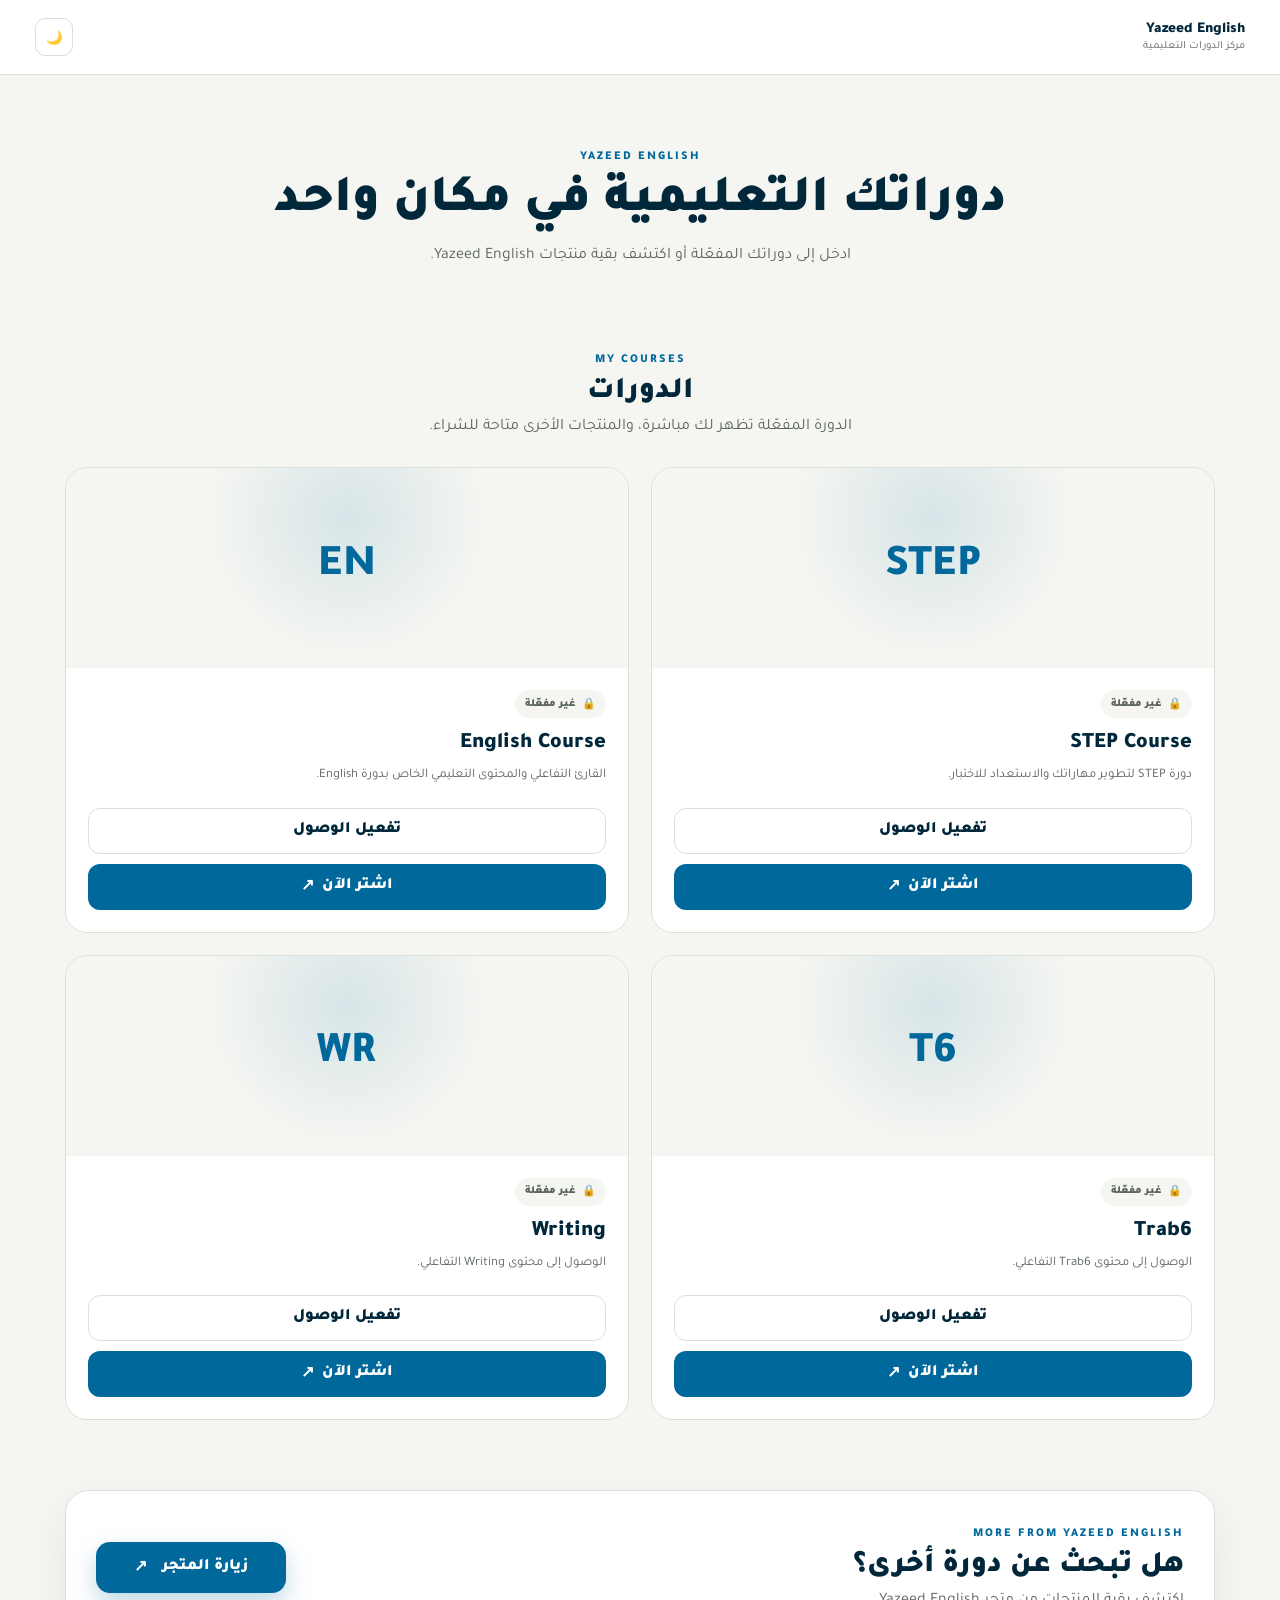
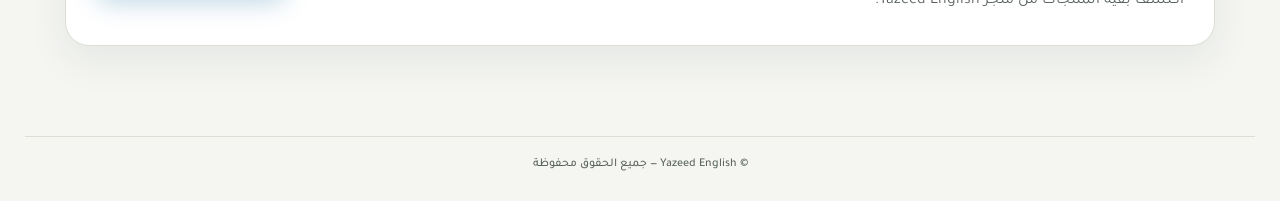
==== index.html @ 85020481 "Add files via upload" ====
<!DOCTYPE html>
<html lang="ar" dir="rtl">
<head>
    <meta charset="UTF-8">
    <meta name="viewport" content="width=device-width, initial-scale=1.0">
    <meta name="theme-color" content="#00689b">
    <title>Yazeed English — مركز الدورات</title>
    <link rel="preconnect" href="https://fonts.googleapis.com">
    <link rel="preconnect" href="https://fonts.gstatic.com" crossorigin>
    <link href="https://fonts.googleapis.com/css2?family=Tajawal:wght@400;500;700;800;900&display=swap" rel="stylesheet">
    <link rel="stylesheet" href="style.css">
</head>
<body>
    <header class="top-header">
        <div class="brand">
            <img class="brand-logo" src="images/logo.png" alt="Yazeed English" onerror="this.style.display='none';">
            <div class="brand-text">
                <strong>Yazeed English</strong>
                <span>مركز الدورات التعليمية</span>
            </div>
        </div>

        <button id="themeToggle" class="theme-btn" type="button" aria-label="تغيير المظهر" title="تغيير المظهر">🌙</button>
    </header>

    <main class="main-website">
        <section class="hero-section">
            <div class="hero-small-title">YAZEED ENGLISH</div>
            <h1>دوراتك التعليمية في مكان واحد</h1>
            <p>ادخل إلى دوراتك المفعّلة أو اكتشف بقية منتجات Yazeed English.</p>
        </section>

        <section class="content-section">
            <div class="section-heading">
                <div class="section-label">MY COURSES</div>
                <h2>الدورات</h2>
                <p>الدورة المفعّلة تظهر لك مباشرة، والمنتجات الأخرى متاحة للشراء.</p>
            </div>

            <div id="courseGrid" class="course-grid"></div>
        </section>

        <section class="store-section">
            <div>
                <div class="section-label">MORE FROM YAZEED ENGLISH</div>
                <h2>هل تبحث عن دورة أخرى؟</h2>
                <p>اكتشف بقية المنتجات من متجر Yazeed English.</p>
            </div>
            <a class="store-btn" href="https://yazeedenglish.com" target="_blank" rel="noopener noreferrer">
                زيارة المتجر <span>↗</span>
            </a>
        </section>
    </main>

    <footer class="site-footer">
        <div class="footer-line"></div>
        <p>© Yazeed English — جميع الحقوق محفوظة</p>
    </footer>

    <script src="script.js"></script>
</body>
</html>
---- style.css ----
:root {
    --paper: #F5F6F2;
    --ink: #00273a;
    --ink-soft: #5B645F;
    --indigo: #00689b;
    --course-button: #00689b;
    --line: #DCDFD6;
    --card: #FFFFFF;
    --danger: #C94C4C;
    --white: #FFFFFF;
}

body.dark {
    --paper: #15181C;
    --ink: #E8EAE4;
    --ink-soft: #9AA39B;
    --card: #1E2227;
    --line: #33383B;
    --indigo: #00689b;
    --course-button: #0088C7;
    --danger: #E2897A;
}

* { box-sizing: border-box; }
html { scroll-behavior: smooth; }
body {
    margin: 0;
    min-height: 100vh;
    font-family: "Tajawal", sans-serif;
    background: var(--paper);
    color: var(--ink);
    transition: background 0.25s ease, color 0.25s ease;
}
a { color: inherit; text-decoration: none; }
button, a { -webkit-tap-highlight-color: transparent; }

.top-header {
    display: flex;
    justify-content: space-between;
    align-items: center;
    padding: 18px 35px;
    border-bottom: 1px solid var(--line);
    background: var(--card);
}
.brand { display: flex; align-items: center; gap: 12px; }
.brand-logo { width: 42px; height: 42px; object-fit: contain; flex-shrink: 0; }
.brand-text { display: flex; flex-direction: column; gap: 1px; }
.brand-text strong { font-size: 15px; font-weight: 900; }
.brand-text span { font-size: 11px; color: var(--ink-soft); }
.theme-btn {
    width: 38px;
    height: 38px;
    border: 1px solid var(--line);
    border-radius: 10px;
    background: var(--card);
    color: var(--ink);
    cursor: pointer;
    transition: 0.2s;
}
.theme-btn:hover { border-color: var(--indigo); transform: translateY(-2px); }

.main-website { max-width: 1200px; margin: auto; padding: 0 25px 60px; }
.hero-section { text-align: center; padding: 75px 20px 50px; }
.hero-small-title {
    color: var(--indigo);
    font-weight: 900;
    font-size: 12px;
    letter-spacing: 2px;
}
.hero-section h1 { margin: 8px 0; font-size: 52px; line-height: 1.2; font-weight: 900; }
.hero-section p { margin: 0 auto; max-width: 620px; color: var(--ink-soft); line-height: 1.8; }

.content-section { margin-top: 30px; }
.section-heading { text-align: center; margin-bottom: 30px; }
.section-label {
    display: inline-block;
    color: var(--indigo);
    font-size: 12px;
    font-weight: 900;
    letter-spacing: 2px;
    margin-bottom: 8px;
}
.section-heading h2, .store-section h2 { margin: 0; font-size: 30px; font-weight: 900; }
.section-heading p, .store-section p { margin: 7px 0 0; color: var(--ink-soft); }

.course-grid { display: grid; grid-template-columns: repeat(2, minmax(0, 1fr)); gap: 22px; }
.course-card {
    position: relative;
    overflow: hidden;
    background: var(--card);
    border: 1px solid var(--line);
    border-radius: 22px;
    min-height: 360px;
    display: flex;
    flex-direction: column;
    transition: transform 0.25s ease, box-shadow 0.25s ease, border-color 0.25s ease;
    animation: card-in 0.55s ease both;
}
.course-card:hover { transform: translateY(-6px); box-shadow: 0 18px 42px rgba(0, 39, 58, 0.10); }
.course-image-wrap { position: relative; height: 200px; background: var(--paper); overflow: hidden; }
.course-image { width: 100%; height: 100%; object-fit: cover; display: block; transition: transform 0.45s ease; }
.course-card:hover .course-image { transform: scale(1.035); }
.course-image-placeholder {
    width: 100%; height: 100%; display: grid; place-items: center;
    background: radial-gradient(circle at 50% 25%, rgba(0,104,155,.12), transparent 45%), var(--paper);
    color: var(--indigo); font-size: 44px; font-weight: 900;
}
.course-lock-overlay { position: absolute; inset: 0; display: grid; place-items: center; background: rgba(2, 13, 20, 0.34); backdrop-filter: blur(1.5px); }
.course-lock {
    width: 64px; height: 64px; border-radius: 18px; display: grid; place-items: center;
    background: rgba(255,255,255,.94); box-shadow: 0 14px 35px rgba(0,0,0,.18); font-size: 28px;
}
.course-body { flex: 1; display: flex; flex-direction: column; padding: 22px; }
.course-status {
    align-self: flex-start; display: inline-flex; align-items: center; gap: 7px;
    min-height: 28px; padding: 5px 10px; border-radius: 999px; font-size: 11px;
    font-weight: 900; background: var(--paper); color: var(--ink-soft); margin-bottom: 13px;
}
.course-status.active { color: var(--indigo); }
.course-status.expired { color: var(--danger); }
.course-card h3 { margin: 0 0 7px; font-size: 22px; font-weight: 900; }
.course-card p { margin: 0; color: var(--ink-soft); line-height: 1.8; font-size: 13px; }
.course-actions { display: grid; gap: 10px; margin-top: auto; padding-top: 20px; }
.course-btn {
    width: 100%; min-height: 46px; border-radius: 12px; border: none; font-family: inherit;
    font-weight: 900; cursor: pointer; transition: .2s; display: inline-flex; align-items: center; justify-content: center; gap: 8px;
}
.course-btn.primary { background: var(--course-button); color: white; }
.course-btn.primary:hover { transform: translateY(-2px); opacity: .92; }
.course-btn.secondary { background: transparent; color: var(--ink); border: 1px solid var(--line); }
.course-btn.secondary:hover { border-color: var(--indigo); color: var(--indigo); transform: translateY(-2px); }

.store-section {
    margin-top: 70px; padding: 34px 30px; border: 1px solid var(--line); border-radius: 24px; background: var(--card);
    display: flex; align-items: center; justify-content: space-between; gap: 25px; box-shadow: 0 15px 40px rgba(0,39,58,.07);
}
.store-btn {
    flex-shrink: 0; min-width: 190px; min-height: 50px; padding: 14px 24px; border-radius: 14px;
    display: inline-flex; align-items: center; justify-content: center; gap: 15px; background: var(--indigo);
    color: white; font-weight: 900; box-shadow: 0 10px 25px rgba(0,104,155,.25); transition: .2s;
}
.store-btn:hover { transform: translateY(-3px); box-shadow: 0 15px 30px rgba(0,104,155,.35); }
.site-footer { margin-top: 30px; padding: 0 25px 30px; text-align: center; }
.footer-line { width: 100%; height: 1px; margin-bottom: 20px; background: var(--line); }
.site-footer p { margin: 0; color: var(--ink-soft); font-size: 12px; font-weight: 500; }

@keyframes card-in { from { opacity: 0; transform: translateY(15px); } to { opacity: 1; transform: translateY(0); } }

@media (max-width: 800px) {
    .hero-section h1 { font-size: 42px; }
    .store-section { align-items: stretch; flex-direction: column; text-align: center; }
    .store-btn { width: 100%; }
}
@media (max-width: 600px) {
    .top-header { padding: 15px; }
    .main-website { padding-left: 15px; padding-right: 15px; }
    .hero-section { padding-top: 50px; }
    .hero-section h1 { font-size: 36px; }
    .course-grid { grid-template-columns: 1fr; }
    .course-image-wrap { height: 190px; }
    .store-section { margin-top: 45px; padding: 27px 20px; }
}
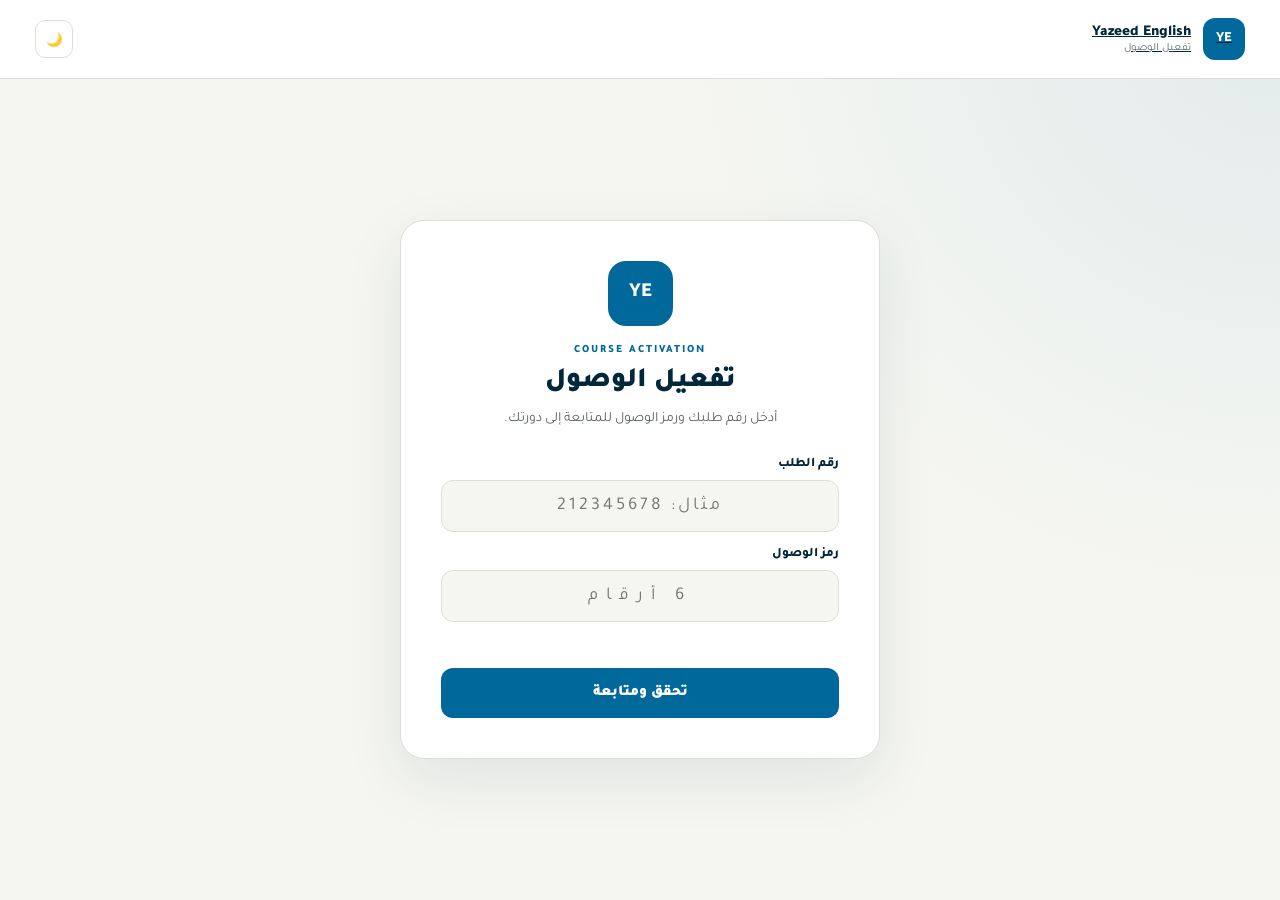
==== commit 55ce8a11: "Add files via upload" ====
--- a/index.html
+++ b/index.html
@@ -1,62 +1,279 @@
-<!DOCTYPE html>
-<html lang="ar" dir="rtl">
-<head>
-    <meta charset="UTF-8">
-    <meta name="viewport" content="width=device-width, initial-scale=1.0">
-    <meta name="theme-color" content="#00689b">
-    <title>Yazeed English — مركز الدورات</title>
-    <link rel="preconnect" href="https://fonts.googleapis.com">
-    <link rel="preconnect" href="https://fonts.gstatic.com" crossorigin>
-    <link href="https://fonts.googleapis.com/css2?family=Tajawal:wght@400;500;700;800;900&display=swap" rel="stylesheet">
-    <link rel="stylesheet" href="style.css">
-</head>
-<body>
-    <header class="top-header">
-        <div class="brand">
-            <img class="brand-logo" src="images/logo.png" alt="Yazeed English" onerror="this.style.display='none';">
-            <div class="brand-text">
-                <strong>Yazeed English</strong>
-                <span>مركز الدورات التعليمية</span>
-            </div>
-        </div>
-
-        <button id="themeToggle" class="theme-btn" type="button" aria-label="تغيير المظهر" title="تغيير المظهر">🌙</button>
-    </header>
-
-    <main class="main-website">
-        <section class="hero-section">
-            <div class="hero-small-title">YAZEED ENGLISH</div>
-            <h1>دوراتك التعليمية في مكان واحد</h1>
-            <p>ادخل إلى دوراتك المفعّلة أو اكتشف بقية منتجات Yazeed English.</p>
-        </section>
-
-        <section class="content-section">
-            <div class="section-heading">
-                <div class="section-label">MY COURSES</div>
-                <h2>الدورات</h2>
-                <p>الدورة المفعّلة تظهر لك مباشرة، والمنتجات الأخرى متاحة للشراء.</p>
-            </div>
-
-            <div id="courseGrid" class="course-grid"></div>
-        </section>
-
-        <section class="store-section">
-            <div>
-                <div class="section-label">MORE FROM YAZEED ENGLISH</div>
-                <h2>هل تبحث عن دورة أخرى؟</h2>
-                <p>اكتشف بقية المنتجات من متجر Yazeed English.</p>
-            </div>
-            <a class="store-btn" href="https://yazeedenglish.com" target="_blank" rel="noopener noreferrer">
-                زيارة المتجر <span>↗</span>
-            </a>
-        </section>
-    </main>
-
-    <footer class="site-footer">
-        <div class="footer-line"></div>
-        <p>© Yazeed English — جميع الحقوق محفوظة</p>
-    </footer>
-
-    <script src="script.js"></script>
-</body>
-</html>
+<!DOCTYPE html>
+<html lang="ar" dir="rtl">
+
+<head>
+
+    <meta charset="UTF-8">
+
+    <meta
+        name="viewport"
+        content="width=device-width, initial-scale=1.0"
+    >
+
+    <title>
+        Yazeed English — تفعيل الوصول
+    </title>
+
+    <link
+        rel="preconnect"
+        href="https://fonts.googleapis.com"
+    >
+
+    <link
+        rel="preconnect"
+        href="https://fonts.gstatic.com"
+        crossorigin
+    >
+
+    <link
+        href="https://fonts.googleapis.com/css2?family=Tajawal:wght@400;500;700;800;900&display=swap"
+        rel="stylesheet"
+    >
+
+    <link
+        rel="stylesheet"
+        href="style.css"
+    >
+
+</head>
+
+
+<body>
+
+    <header class="top-header">
+
+        <a
+            href="/"
+            class="brand"
+        >
+
+            <div class="brand-mark">
+                YE
+            </div>
+
+            <div class="brand-text">
+
+                <strong>
+                    Yazeed English
+                </strong>
+
+                <span>
+                    تفعيل الوصول
+                </span>
+
+            </div>
+
+        </a>
+
+
+        <button
+            id="themeToggle"
+            class="theme-btn"
+            type="button"
+        >
+            🌙
+        </button>
+
+    </header>
+
+
+    <main class="access-screen">
+
+
+        <!-- ============================================
+             VERIFY
+        ============================================= -->
+
+        <section
+            id="verifyScreen"
+            class="access-box"
+        >
+
+            <div class="access-logo">
+                YE
+            </div>
+
+            <span class="access-label">
+                COURSE ACTIVATION
+            </span>
+
+            <h1>
+                تفعيل الوصول
+            </h1>
+
+            <p class="access-description">
+                أدخل رقم طلبك ورمز الوصول للمتابعة إلى دورتك.
+            </p>
+
+
+            <label
+                class="field-label"
+                for="orderInput"
+            >
+                رقم الطلب
+            </label>
+
+            <input
+                id="orderInput"
+                class="access-input"
+                type="text"
+                inputmode="numeric"
+                autocomplete="off"
+                maxlength="9"
+                placeholder="مثال: 212345678"
+            >
+
+
+            <label
+                class="field-label"
+                for="accessCodeInput"
+            >
+                رمز الوصول
+            </label>
+
+            <input
+                id="accessCodeInput"
+                class="access-input access-code"
+                type="password"
+                inputmode="numeric"
+                autocomplete="off"
+                maxlength="6"
+                placeholder="6 أرقام"
+            >
+
+
+            <p
+                id="verifyError"
+                class="access-error"
+                aria-live="polite"
+            ></p>
+
+
+            <button
+                id="verifyButton"
+                class="primary-button"
+                type="button"
+            >
+                تحقق ومتابعة
+            </button>
+
+        </section>
+
+
+        <!-- ============================================
+             CONSENT
+        ============================================= -->
+
+        <section
+            id="consentScreen"
+            class="access-box policy-box"
+            hidden
+        >
+
+            <div class="access-logo">
+                📜
+            </div>
+
+            <span class="access-label">
+                CONTENT POLICY
+            </span>
+
+            <h1>
+                إقرار وشروط الاستخدام
+            </h1>
+
+            <h2
+                id="consentCourseTitle"
+                class="consent-course-title"
+            ></h2>
+
+            <p class="access-description">
+                قبل الوصول إلى المحتوى، يرجى قراءة الإقرار والموافقة عليه.
+            </p>
+
+
+            <div class="policy-content">
+
+                <p>
+                    أقر بأن المحتوى التعليمي الذي سأصل إليه مخصص
+                    للاستخدام الشخصي فقط.
+                </p>
+
+                <p>
+                    أتعهد بعدم نسخ أو تصوير أو مشاركة أو إعادة نشر
+                    أو توزيع محتوى الدورة أو إتاحته للغير بأي وسيلة.
+                </p>
+
+                <p>
+                    كما أتعهد باحترام حقوق الملكية الفكرية الخاصة
+                    بـ Yazeed English وعدم استخدام المحتوى خارج
+                    نطاق الاستخدام المسموح به.
+                </p>
+
+            </div>
+
+
+            <label class="agreement-label">
+
+                <input
+                    id="consentCheckbox"
+                    type="checkbox"
+                >
+
+                <span>
+                    أوافق على الإقرار وأتعهد بعدم مشاركة
+                    أو نشر أو توزيع محتوى الدورة.
+                </span>
+
+            </label>
+
+
+            <p
+                id="consentError"
+                class="access-error"
+                aria-live="polite"
+            ></p>
+
+
+            <button
+                id="consentButton"
+                class="primary-button"
+                type="button"
+                disabled
+            >
+                أوافق وأدخل الدورة
+            </button>
+
+        </section>
+
+
+        <!-- ============================================
+             SUCCESS / LOADING
+        ============================================= -->
+
+        <section
+            id="loadingScreen"
+            class="access-box loading-box"
+            hidden
+        >
+
+            <div class="loading-spinner"></div>
+
+            <h1>
+                جارٍ تجهيز وصولك...
+            </h1>
+
+            <p>
+                سيتم تحويلك إلى الدورة.
+            </p>
+
+        </section>
+
+    </main>
+
+
+    <script src="script.js"></script>
+
+</body>
+
+</html>
--- a/style.css
+++ b/style.css
@@ -1,162 +1,626 @@
-:root {
-    --paper: #F5F6F2;
-    --ink: #00273a;
-    --ink-soft: #5B645F;
-    --indigo: #00689b;
-    --course-button: #00689b;
-    --line: #DCDFD6;
-    --card: #FFFFFF;
-    --danger: #C94C4C;
-    --white: #FFFFFF;
-}
-
-body.dark {
-    --paper: #15181C;
-    --ink: #E8EAE4;
-    --ink-soft: #9AA39B;
-    --card: #1E2227;
-    --line: #33383B;
-    --indigo: #00689b;
-    --course-button: #0088C7;
-    --danger: #E2897A;
-}
-
-* { box-sizing: border-box; }
-html { scroll-behavior: smooth; }
-body {
-    margin: 0;
-    min-height: 100vh;
-    font-family: "Tajawal", sans-serif;
-    background: var(--paper);
-    color: var(--ink);
-    transition: background 0.25s ease, color 0.25s ease;
-}
-a { color: inherit; text-decoration: none; }
-button, a { -webkit-tap-highlight-color: transparent; }
-
-.top-header {
-    display: flex;
-    justify-content: space-between;
-    align-items: center;
-    padding: 18px 35px;
-    border-bottom: 1px solid var(--line);
-    background: var(--card);
-}
-.brand { display: flex; align-items: center; gap: 12px; }
-.brand-logo { width: 42px; height: 42px; object-fit: contain; flex-shrink: 0; }
-.brand-text { display: flex; flex-direction: column; gap: 1px; }
-.brand-text strong { font-size: 15px; font-weight: 900; }
-.brand-text span { font-size: 11px; color: var(--ink-soft); }
-.theme-btn {
-    width: 38px;
-    height: 38px;
-    border: 1px solid var(--line);
-    border-radius: 10px;
-    background: var(--card);
-    color: var(--ink);
-    cursor: pointer;
-    transition: 0.2s;
-}
-.theme-btn:hover { border-color: var(--indigo); transform: translateY(-2px); }
-
-.main-website { max-width: 1200px; margin: auto; padding: 0 25px 60px; }
-.hero-section { text-align: center; padding: 75px 20px 50px; }
-.hero-small-title {
-    color: var(--indigo);
-    font-weight: 900;
-    font-size: 12px;
-    letter-spacing: 2px;
-}
-.hero-section h1 { margin: 8px 0; font-size: 52px; line-height: 1.2; font-weight: 900; }
-.hero-section p { margin: 0 auto; max-width: 620px; color: var(--ink-soft); line-height: 1.8; }
-
-.content-section { margin-top: 30px; }
-.section-heading { text-align: center; margin-bottom: 30px; }
-.section-label {
-    display: inline-block;
-    color: var(--indigo);
-    font-size: 12px;
-    font-weight: 900;
-    letter-spacing: 2px;
-    margin-bottom: 8px;
-}
-.section-heading h2, .store-section h2 { margin: 0; font-size: 30px; font-weight: 900; }
-.section-heading p, .store-section p { margin: 7px 0 0; color: var(--ink-soft); }
-
-.course-grid { display: grid; grid-template-columns: repeat(2, minmax(0, 1fr)); gap: 22px; }
-.course-card {
-    position: relative;
-    overflow: hidden;
-    background: var(--card);
-    border: 1px solid var(--line);
-    border-radius: 22px;
-    min-height: 360px;
-    display: flex;
-    flex-direction: column;
-    transition: transform 0.25s ease, box-shadow 0.25s ease, border-color 0.25s ease;
-    animation: card-in 0.55s ease both;
-}
-.course-card:hover { transform: translateY(-6px); box-shadow: 0 18px 42px rgba(0, 39, 58, 0.10); }
-.course-image-wrap { position: relative; height: 200px; background: var(--paper); overflow: hidden; }
-.course-image { width: 100%; height: 100%; object-fit: cover; display: block; transition: transform 0.45s ease; }
-.course-card:hover .course-image { transform: scale(1.035); }
-.course-image-placeholder {
-    width: 100%; height: 100%; display: grid; place-items: center;
-    background: radial-gradient(circle at 50% 25%, rgba(0,104,155,.12), transparent 45%), var(--paper);
-    color: var(--indigo); font-size: 44px; font-weight: 900;
-}
-.course-lock-overlay { position: absolute; inset: 0; display: grid; place-items: center; background: rgba(2, 13, 20, 0.34); backdrop-filter: blur(1.5px); }
-.course-lock {
-    width: 64px; height: 64px; border-radius: 18px; display: grid; place-items: center;
-    background: rgba(255,255,255,.94); box-shadow: 0 14px 35px rgba(0,0,0,.18); font-size: 28px;
-}
-.course-body { flex: 1; display: flex; flex-direction: column; padding: 22px; }
-.course-status {
-    align-self: flex-start; display: inline-flex; align-items: center; gap: 7px;
-    min-height: 28px; padding: 5px 10px; border-radius: 999px; font-size: 11px;
-    font-weight: 900; background: var(--paper); color: var(--ink-soft); margin-bottom: 13px;
-}
-.course-status.active { color: var(--indigo); }
-.course-status.expired { color: var(--danger); }
-.course-card h3 { margin: 0 0 7px; font-size: 22px; font-weight: 900; }
-.course-card p { margin: 0; color: var(--ink-soft); line-height: 1.8; font-size: 13px; }
-.course-actions { display: grid; gap: 10px; margin-top: auto; padding-top: 20px; }
-.course-btn {
-    width: 100%; min-height: 46px; border-radius: 12px; border: none; font-family: inherit;
-    font-weight: 900; cursor: pointer; transition: .2s; display: inline-flex; align-items: center; justify-content: center; gap: 8px;
-}
-.course-btn.primary { background: var(--course-button); color: white; }
-.course-btn.primary:hover { transform: translateY(-2px); opacity: .92; }
-.course-btn.secondary { background: transparent; color: var(--ink); border: 1px solid var(--line); }
-.course-btn.secondary:hover { border-color: var(--indigo); color: var(--indigo); transform: translateY(-2px); }
-
-.store-section {
-    margin-top: 70px; padding: 34px 30px; border: 1px solid var(--line); border-radius: 24px; background: var(--card);
-    display: flex; align-items: center; justify-content: space-between; gap: 25px; box-shadow: 0 15px 40px rgba(0,39,58,.07);
-}
-.store-btn {
-    flex-shrink: 0; min-width: 190px; min-height: 50px; padding: 14px 24px; border-radius: 14px;
-    display: inline-flex; align-items: center; justify-content: center; gap: 15px; background: var(--indigo);
-    color: white; font-weight: 900; box-shadow: 0 10px 25px rgba(0,104,155,.25); transition: .2s;
-}
-.store-btn:hover { transform: translateY(-3px); box-shadow: 0 15px 30px rgba(0,104,155,.35); }
-.site-footer { margin-top: 30px; padding: 0 25px 30px; text-align: center; }
-.footer-line { width: 100%; height: 1px; margin-bottom: 20px; background: var(--line); }
-.site-footer p { margin: 0; color: var(--ink-soft); font-size: 12px; font-weight: 500; }
-
-@keyframes card-in { from { opacity: 0; transform: translateY(15px); } to { opacity: 1; transform: translateY(0); } }
-
-@media (max-width: 800px) {
-    .hero-section h1 { font-size: 42px; }
-    .store-section { align-items: stretch; flex-direction: column; text-align: center; }
-    .store-btn { width: 100%; }
-}
-@media (max-width: 600px) {
-    .top-header { padding: 15px; }
-    .main-website { padding-left: 15px; padding-right: 15px; }
-    .hero-section { padding-top: 50px; }
-    .hero-section h1 { font-size: 36px; }
-    .course-grid { grid-template-columns: 1fr; }
-    .course-image-wrap { height: 190px; }
-    .store-section { margin-top: 45px; padding: 27px 20px; }
-}
+:root {
+    --paper: #F5F6F2;
+    --ink: #00273a;
+    --ink-soft: #5B645F;
+    --indigo: #00689b;
+    --line: #DCDFD6;
+    --card: #FFFFFF;
+    --danger: #C94C4C;
+}
+
+body.dark {
+    --paper: #15181C;
+    --ink: #E8EAE4;
+    --ink-soft: #9AA39B;
+    --card: #1E2227;
+    --line: #33383B;
+    --indigo: #0088C7;
+    --danger: #E2897A;
+}
+
+* {
+    box-sizing: border-box;
+}
+
+body {
+    margin: 0;
+
+    min-height: 100vh;
+
+    font-family:
+        "Tajawal",
+        sans-serif;
+
+    background:
+        radial-gradient(
+            circle at top right,
+            rgba(
+                0,
+                104,
+                155,
+                0.08
+            ),
+            transparent 38%
+        ),
+        var(--paper);
+
+    color:
+        var(--ink);
+
+    transition:
+        background 0.25s ease,
+        color 0.25s ease;
+}
+
+[hidden] {
+    display: none !important;
+}
+
+
+/* =========================================================
+   HEADER
+========================================================= */
+
+.top-header {
+    display: flex;
+
+    align-items: center;
+
+    justify-content: space-between;
+
+    padding:
+        18px
+        35px;
+
+    border-bottom:
+        1px solid
+        var(--line);
+
+    background:
+        var(--card);
+}
+
+.brand {
+    display: flex;
+
+    align-items: center;
+
+    gap: 12px;
+
+    color:
+        var(--ink);
+}
+
+.brand-mark {
+    width: 42px;
+    height: 42px;
+
+    display: grid;
+    place-items: center;
+
+    border-radius: 12px;
+
+    background:
+        var(--indigo);
+
+    color: white;
+
+    font-size: 14px;
+
+    font-weight: 900;
+}
+
+.brand-text {
+    display: flex;
+
+    flex-direction: column;
+}
+
+.brand-text strong {
+    font-size: 15px;
+
+    font-weight: 900;
+}
+
+.brand-text span {
+    font-size: 11px;
+
+    color:
+        var(--ink-soft);
+}
+
+.theme-btn {
+    width: 38px;
+    height: 38px;
+
+    border:
+        1px solid
+        var(--line);
+
+    border-radius: 10px;
+
+    background:
+        var(--card);
+
+    color:
+        var(--ink);
+
+    cursor: pointer;
+
+    transition: 0.2s;
+}
+
+.theme-btn:hover {
+    border-color:
+        var(--indigo);
+
+    transform:
+        translateY(-2px);
+}
+
+
+/* =========================================================
+   SCREEN
+========================================================= */
+
+.access-screen {
+    min-height:
+        calc(
+            100vh -
+            79px
+        );
+
+    display: flex;
+
+    align-items: center;
+
+    justify-content: center;
+
+    padding: 30px;
+}
+
+
+/* =========================================================
+   CARD
+========================================================= */
+
+.access-box {
+    width: 100%;
+
+    max-width: 480px;
+
+    padding: 40px;
+
+    background:
+        var(--card);
+
+    border:
+        1px solid
+        var(--line);
+
+    border-radius: 24px;
+
+    box-shadow:
+        0
+        20px
+        60px
+        rgba(
+            0,
+            39,
+            58,
+            0.09
+        );
+
+    text-align: center;
+}
+
+.policy-box {
+    max-width: 650px;
+}
+
+
+/* =========================================================
+   LOGO
+========================================================= */
+
+.access-logo {
+    width: 65px;
+    height: 65px;
+
+    margin:
+        0
+        auto
+        18px;
+
+    display: grid;
+    place-items: center;
+
+    border-radius: 18px;
+
+    background:
+        var(--indigo);
+
+    color: white;
+
+    font-size: 20px;
+
+    font-weight: 900;
+}
+
+
+/* =========================================================
+   TEXT
+========================================================= */
+
+.access-label {
+    display: block;
+
+    margin-bottom: 8px;
+
+    color:
+        var(--indigo);
+
+    font-size: 11px;
+
+    font-weight: 900;
+
+    letter-spacing: 2px;
+}
+
+.access-box h1 {
+    margin: 0;
+
+    font-size: 28px;
+
+    font-weight: 900;
+}
+
+.consent-course-title {
+    margin:
+        7px
+        0
+        14px;
+
+    color:
+        var(--indigo);
+
+    font-size: 16px;
+}
+
+.access-description {
+    margin:
+        8px
+        auto
+        25px;
+
+    max-width: 500px;
+
+    color:
+        var(--ink-soft);
+
+    line-height: 1.8;
+
+    font-size: 14px;
+}
+
+
+/* =========================================================
+   INPUT
+========================================================= */
+
+.field-label {
+    display: block;
+
+    margin:
+        0
+        0
+        7px;
+
+    text-align: right;
+
+    font-size: 13px;
+
+    font-weight: 800;
+}
+
+.access-input {
+    width: 100%;
+
+    min-height: 52px;
+
+    margin-bottom: 15px;
+
+    padding:
+        12px
+        14px;
+
+    border:
+        1px solid
+        var(--line);
+
+    border-radius: 12px;
+
+    background:
+        var(--paper);
+
+    color:
+        var(--ink);
+
+    outline: none;
+
+    font-family:
+        inherit;
+
+    font-size: 18px;
+
+    text-align: center;
+
+    letter-spacing: 3px;
+
+    transition:
+        0.2s ease;
+}
+
+.access-code {
+    letter-spacing: 8px;
+}
+
+.access-input:focus {
+    border-color:
+        var(--indigo);
+
+    box-shadow:
+        0
+        0
+        0
+        4px
+        rgba(
+            0,
+            104,
+            155,
+            0.10
+        );
+}
+
+
+/* =========================================================
+   ERROR
+========================================================= */
+
+.access-error {
+    min-height: 21px;
+
+    margin:
+        0
+        0
+        10px;
+
+    color:
+        var(--danger);
+
+    font-size: 13px;
+
+    line-height: 1.7;
+}
+
+
+/* =========================================================
+   BUTTON
+========================================================= */
+
+.primary-button {
+    width: 100%;
+
+    min-height: 50px;
+
+    border: none;
+
+    border-radius: 12px;
+
+    background:
+        var(--indigo);
+
+    color: white;
+
+    font-family:
+        inherit;
+
+    font-size: 15px;
+
+    font-weight: 900;
+
+    cursor: pointer;
+
+    transition:
+        0.2s;
+}
+
+.primary-button:hover:not(:disabled) {
+    transform:
+        translateY(-2px);
+
+    opacity:
+        0.92;
+}
+
+.primary-button:disabled {
+    cursor:
+        not-allowed;
+
+    opacity:
+        0.45;
+}
+
+
+/* =========================================================
+   POLICY
+========================================================= */
+
+.policy-content {
+    margin:
+        20px
+        0;
+
+    padding:
+        20px;
+
+    border:
+        1px solid
+        var(--line);
+
+    border-radius:
+        14px;
+
+    background:
+        var(--paper);
+
+    text-align:
+        right;
+
+    color:
+        var(--ink-soft);
+
+    font-size:
+        13px;
+
+    line-height:
+        1.9;
+}
+
+.policy-content p {
+    margin:
+        0
+        0
+        12px;
+}
+
+.policy-content p:last-child {
+    margin-bottom:
+        0;
+}
+
+.agreement-label {
+    display:
+        flex;
+
+    align-items:
+        flex-start;
+
+    gap:
+        10px;
+
+    margin:
+        20px
+        0;
+
+    text-align:
+        right;
+
+    color:
+        var(--ink-soft);
+
+    font-size:
+        13px;
+
+    line-height:
+        1.8;
+
+    cursor:
+        pointer;
+}
+
+.agreement-label input {
+    width:
+        18px;
+
+    height:
+        18px;
+
+    flex-shrink:
+        0;
+
+    margin-top:
+        4px;
+
+    accent-color:
+        var(--indigo);
+}
+
+
+/* =========================================================
+   LOADING
+========================================================= */
+
+.loading-box {
+    padding:
+        55px
+        40px;
+}
+
+.loading-spinner {
+    width:
+        42px;
+
+    height:
+        42px;
+
+    margin:
+        0
+        auto
+        20px;
+
+    border:
+        4px solid
+        var(--line);
+
+    border-top-color:
+        var(--indigo);
+
+    border-radius:
+        50%;
+
+    animation:
+        spin
+        0.8s
+        linear
+        infinite;
+}
+
+@keyframes spin {
+    to {
+        transform:
+            rotate(
+                360deg
+            );
+    }
+}
+
+
+/* =========================================================
+   MOBILE
+========================================================= */
+
+@media (max-width: 600px) {
+
+    .top-header {
+        padding:
+            15px;
+    }
+
+    .access-screen {
+        padding:
+            15px;
+    }
+
+    .access-box {
+        padding:
+            30px
+            20px;
+    }
+
+    .access-box h1 {
+        font-size:
+            24px;
+    }
+
+}
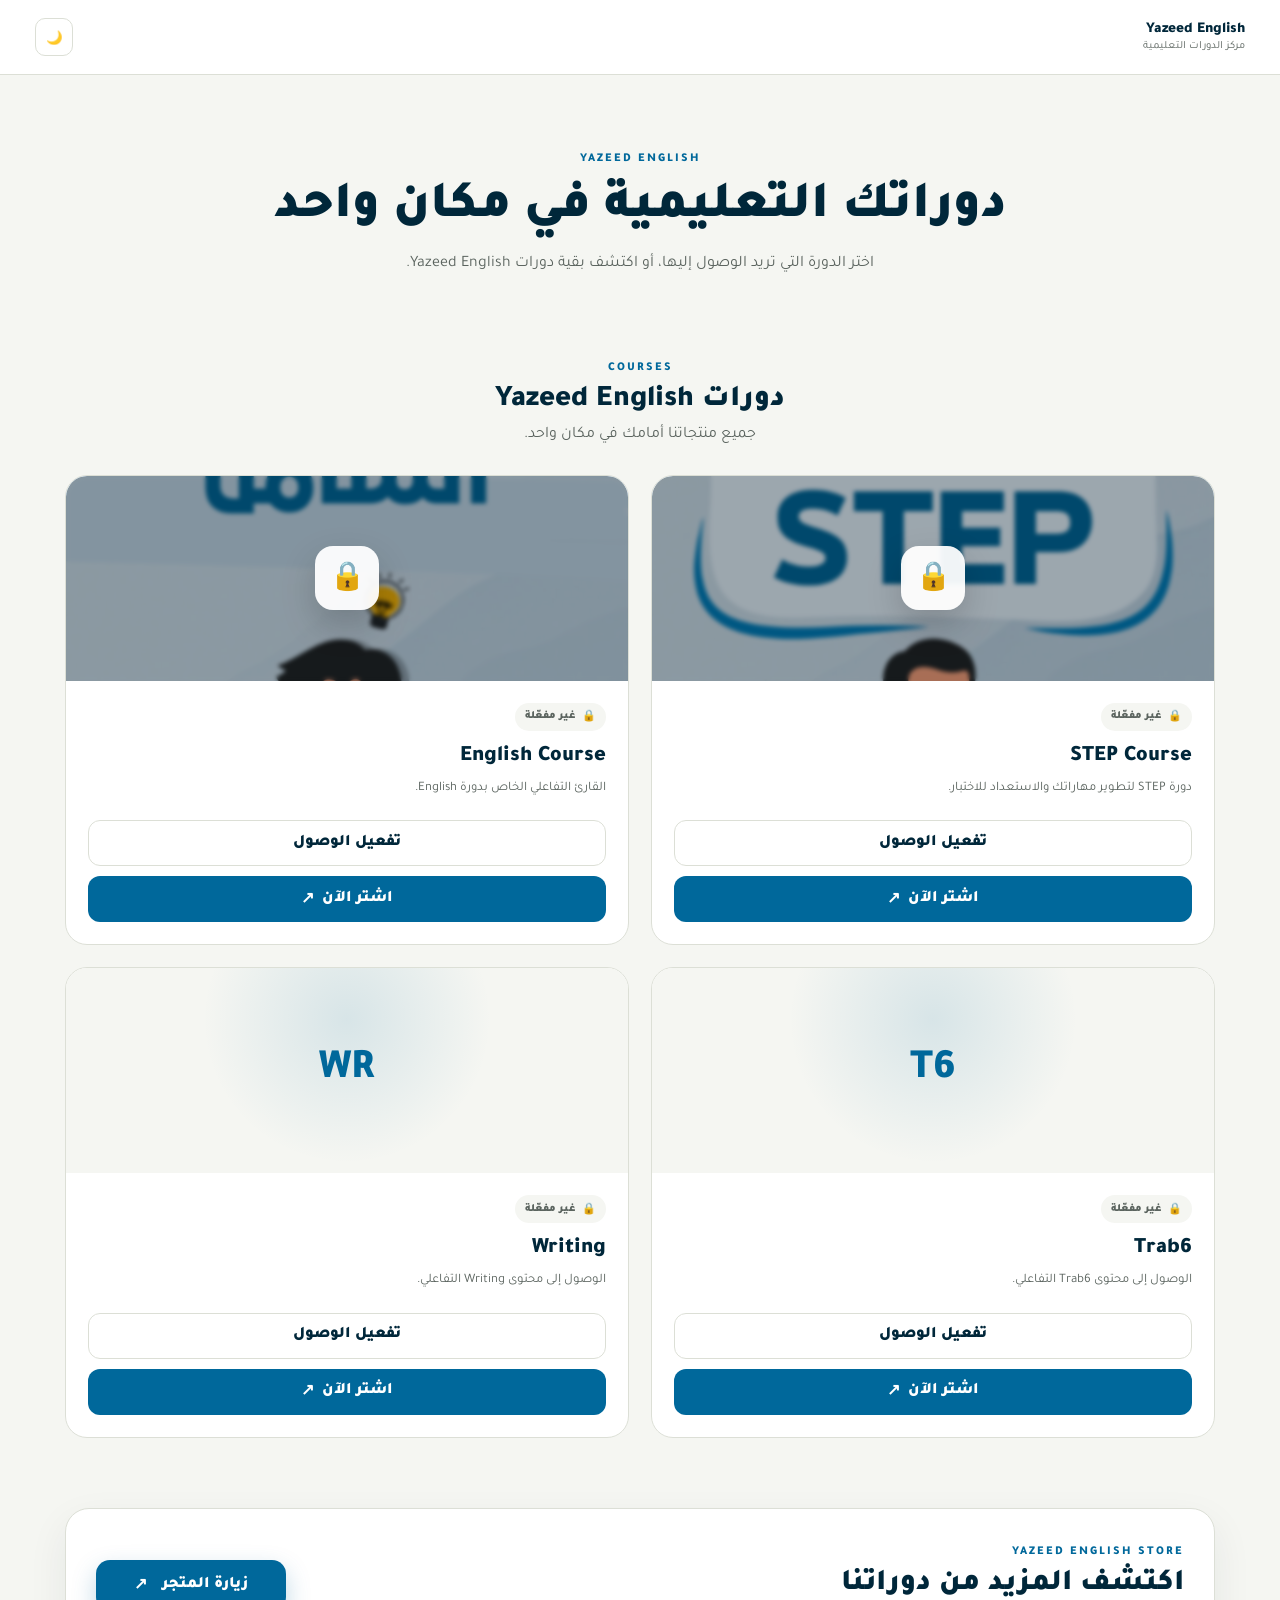
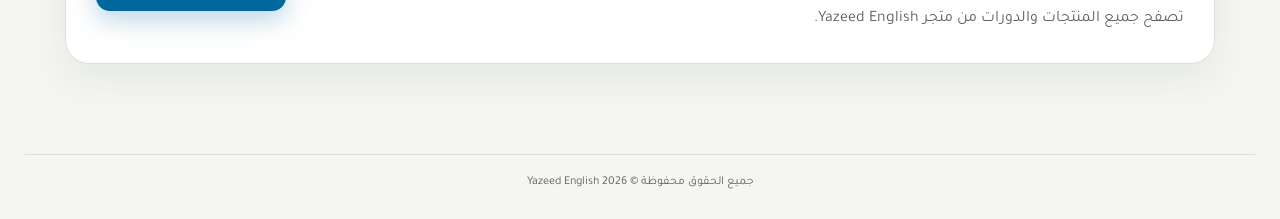
==== commit db04f426: "Add files via upload" ====
--- a/index.html
+++ b/index.html
@@ -1,279 +1,151 @@
-<!DOCTYPE html>
-<html lang="ar" dir="rtl">
-
-<head>
-
-    <meta charset="UTF-8">
-
-    <meta
-        name="viewport"
-        content="width=device-width, initial-scale=1.0"
-    >
-
-    <title>
-        Yazeed English — تفعيل الوصول
-    </title>
-
-    <link
-        rel="preconnect"
-        href="https://fonts.googleapis.com"
-    >
-
-    <link
-        rel="preconnect"
-        href="https://fonts.gstatic.com"
-        crossorigin
-    >
-
-    <link
-        href="https://fonts.googleapis.com/css2?family=Tajawal:wght@400;500;700;800;900&display=swap"
-        rel="stylesheet"
-    >
-
-    <link
-        rel="stylesheet"
-        href="style.css"
-    >
-
-</head>
-
-
-<body>
-
-    <header class="top-header">
-
-        <a
-            href="/"
-            class="brand"
-        >
-
-            <div class="brand-mark">
-                YE
-            </div>
-
-            <div class="brand-text">
-
-                <strong>
-                    Yazeed English
-                </strong>
-
-                <span>
-                    تفعيل الوصول
-                </span>
-
-            </div>
-
-        </a>
-
-
-        <button
-            id="themeToggle"
-            class="theme-btn"
-            type="button"
-        >
-            🌙
-        </button>
-
-    </header>
-
-
-    <main class="access-screen">
-
-
-        <!-- ============================================
-             VERIFY
-        ============================================= -->
-
-        <section
-            id="verifyScreen"
-            class="access-box"
-        >
-
-            <div class="access-logo">
-                YE
-            </div>
-
-            <span class="access-label">
-                COURSE ACTIVATION
-            </span>
-
-            <h1>
-                تفعيل الوصول
-            </h1>
-
-            <p class="access-description">
-                أدخل رقم طلبك ورمز الوصول للمتابعة إلى دورتك.
-            </p>
-
-
-            <label
-                class="field-label"
-                for="orderInput"
-            >
-                رقم الطلب
-            </label>
-
-            <input
-                id="orderInput"
-                class="access-input"
-                type="text"
-                inputmode="numeric"
-                autocomplete="off"
-                maxlength="9"
-                placeholder="مثال: 212345678"
-            >
-
-
-            <label
-                class="field-label"
-                for="accessCodeInput"
-            >
-                رمز الوصول
-            </label>
-
-            <input
-                id="accessCodeInput"
-                class="access-input access-code"
-                type="password"
-                inputmode="numeric"
-                autocomplete="off"
-                maxlength="6"
-                placeholder="6 أرقام"
-            >
-
-
-            <p
-                id="verifyError"
-                class="access-error"
-                aria-live="polite"
-            ></p>
-
-
-            <button
-                id="verifyButton"
-                class="primary-button"
-                type="button"
-            >
-                تحقق ومتابعة
-            </button>
-
-        </section>
-
-
-        <!-- ============================================
-             CONSENT
-        ============================================= -->
-
-        <section
-            id="consentScreen"
-            class="access-box policy-box"
-            hidden
-        >
-
-            <div class="access-logo">
-                📜
-            </div>
-
-            <span class="access-label">
-                CONTENT POLICY
-            </span>
-
-            <h1>
-                إقرار وشروط الاستخدام
-            </h1>
-
-            <h2
-                id="consentCourseTitle"
-                class="consent-course-title"
-            ></h2>
-
-            <p class="access-description">
-                قبل الوصول إلى المحتوى، يرجى قراءة الإقرار والموافقة عليه.
-            </p>
-
-
-            <div class="policy-content">
-
-                <p>
-                    أقر بأن المحتوى التعليمي الذي سأصل إليه مخصص
-                    للاستخدام الشخصي فقط.
-                </p>
-
-                <p>
-                    أتعهد بعدم نسخ أو تصوير أو مشاركة أو إعادة نشر
-                    أو توزيع محتوى الدورة أو إتاحته للغير بأي وسيلة.
-                </p>
-
-                <p>
-                    كما أتعهد باحترام حقوق الملكية الفكرية الخاصة
-                    بـ Yazeed English وعدم استخدام المحتوى خارج
-                    نطاق الاستخدام المسموح به.
-                </p>
-
-            </div>
-
-
-            <label class="agreement-label">
-
-                <input
-                    id="consentCheckbox"
-                    type="checkbox"
-                >
-
-                <span>
-                    أوافق على الإقرار وأتعهد بعدم مشاركة
-                    أو نشر أو توزيع محتوى الدورة.
-                </span>
-
-            </label>
-
-
-            <p
-                id="consentError"
-                class="access-error"
-                aria-live="polite"
-            ></p>
-
-
-            <button
-                id="consentButton"
-                class="primary-button"
-                type="button"
-                disabled
-            >
-                أوافق وأدخل الدورة
-            </button>
-
-        </section>
-
-
-        <!-- ============================================
-             SUCCESS / LOADING
-        ============================================= -->
-
-        <section
-            id="loadingScreen"
-            class="access-box loading-box"
-            hidden
-        >
-
-            <div class="loading-spinner"></div>
-
-            <h1>
-                جارٍ تجهيز وصولك...
-            </h1>
-
-            <p>
-                سيتم تحويلك إلى الدورة.
-            </p>
-
-        </section>
-
-    </main>
-
-
-    <script src="script.js"></script>
-
-</body>
-
+<!DOCTYPE html>
+<html lang="ar" dir="rtl">
+
+<head>
+    <meta charset="UTF-8">
+    <meta name="viewport" content="width=device-width, initial-scale=1.0">
+
+    <title>Yazeed English — مركز الدورات</title>
+
+    <link rel="preconnect" href="https://fonts.googleapis.com">
+    <link rel="preconnect" href="https://fonts.gstatic.com" crossorigin>
+
+    <link
+        href="https://fonts.googleapis.com/css2?family=Tajawal:wght@400;500;700;800;900&display=swap"
+        rel="stylesheet"
+    >
+
+    <link rel="stylesheet" href="style.css">
+</head>
+
+<body>
+
+    <header class="top-header">
+
+        <div class="brand">
+
+            <img
+                src="logo.png"
+                alt="Yazeed English"
+                class="brand-logo"
+                onerror="this.style.display='none';"
+            >
+
+            <div class="brand-text">
+                <strong>Yazeed English</strong>
+                <span>مركز الدورات التعليمية</span>
+            </div>
+
+        </div>
+
+        <div class="theme-buttons">
+
+            <button
+                id="themeToggle"
+                class="theme-btn"
+                type="button"
+                aria-label="تغيير الوضع"
+            >
+                🌙
+            </button>
+
+        </div>
+
+    </header>
+
+
+    <main class="main-website">
+
+        <section class="hero-section">
+
+            <span class="hero-small-title">
+                YAZEED ENGLISH
+            </span>
+
+            <h1>
+                دوراتك التعليمية في مكان واحد
+            </h1>
+
+            <p>
+                اختر الدورة التي تريد الوصول إليها، أو اكتشف بقية دورات Yazeed English.
+            </p>
+
+        </section>
+
+
+        <section class="content-section">
+
+            <div class="section-heading">
+
+                <span class="section-label">
+                    COURSES
+                </span>
+
+                <h2>
+                    دورات Yazeed English
+                </h2>
+
+                <p>
+                    جميع منتجاتنا أمامك في مكان واحد.
+                </p>
+
+            </div>
+
+
+            <div
+                id="courseGrid"
+                class="course-grid"
+            ></div>
+
+        </section>
+
+
+        <section class="store-section">
+
+            <div>
+
+                <span class="section-label">
+                    YAZEED ENGLISH STORE
+                </span>
+
+                <h2>
+                    اكتشف المزيد من دوراتنا
+                </h2>
+
+                <p>
+                    تصفح جميع المنتجات والدورات من متجر Yazeed English.
+                </p>
+
+            </div>
+
+            <a
+                href="https://yazeedenglish.com"
+                target="_blank"
+                rel="noopener noreferrer"
+                class="store-btn"
+            >
+                زيارة المتجر
+                <span>↗</span>
+            </a>
+
+        </section>
+
+    </main>
+
+
+    <footer class="site-footer">
+
+        <div class="footer-line"></div>
+
+        <p>
+            جميع الحقوق محفوظة © 2026 Yazeed English
+        </p>
+
+    </footer>
+
+
+    <script src="script.js"></script>
+
+</body>
+
 </html>
--- a/style.css
+++ b/style.css
@@ -1,626 +1,790 @@
-:root {
-    --paper: #F5F6F2;
-    --ink: #00273a;
-    --ink-soft: #5B645F;
-    --indigo: #00689b;
-    --line: #DCDFD6;
-    --card: #FFFFFF;
-    --danger: #C94C4C;
-}
-
-body.dark {
-    --paper: #15181C;
-    --ink: #E8EAE4;
-    --ink-soft: #9AA39B;
-    --card: #1E2227;
-    --line: #33383B;
-    --indigo: #0088C7;
-    --danger: #E2897A;
-}
-
-* {
-    box-sizing: border-box;
-}
-
-body {
-    margin: 0;
-
-    min-height: 100vh;
-
-    font-family:
-        "Tajawal",
-        sans-serif;
-
-    background:
-        radial-gradient(
-            circle at top right,
-            rgba(
-                0,
-                104,
-                155,
-                0.08
-            ),
-            transparent 38%
-        ),
-        var(--paper);
-
-    color:
-        var(--ink);
-
-    transition:
-        background 0.25s ease,
-        color 0.25s ease;
-}
-
-[hidden] {
-    display: none !important;
-}
-
-
-/* =========================================================
-   HEADER
-========================================================= */
-
-.top-header {
-    display: flex;
-
-    align-items: center;
-
-    justify-content: space-between;
-
-    padding:
-        18px
-        35px;
-
-    border-bottom:
-        1px solid
-        var(--line);
-
-    background:
-        var(--card);
-}
-
-.brand {
-    display: flex;
-
-    align-items: center;
-
-    gap: 12px;
-
-    color:
-        var(--ink);
-}
-
-.brand-mark {
-    width: 42px;
-    height: 42px;
-
-    display: grid;
-    place-items: center;
-
-    border-radius: 12px;
-
-    background:
-        var(--indigo);
-
-    color: white;
-
-    font-size: 14px;
-
-    font-weight: 900;
-}
-
-.brand-text {
-    display: flex;
-
-    flex-direction: column;
-}
-
-.brand-text strong {
-    font-size: 15px;
-
-    font-weight: 900;
-}
-
-.brand-text span {
-    font-size: 11px;
-
-    color:
-        var(--ink-soft);
-}
-
-.theme-btn {
-    width: 38px;
-    height: 38px;
-
-    border:
-        1px solid
-        var(--line);
-
-    border-radius: 10px;
-
-    background:
-        var(--card);
-
-    color:
-        var(--ink);
-
-    cursor: pointer;
-
-    transition: 0.2s;
-}
-
-.theme-btn:hover {
-    border-color:
-        var(--indigo);
-
-    transform:
-        translateY(-2px);
-}
-
-
-/* =========================================================
-   SCREEN
-========================================================= */
-
-.access-screen {
-    min-height:
-        calc(
-            100vh -
-            79px
-        );
-
-    display: flex;
-
-    align-items: center;
-
-    justify-content: center;
-
-    padding: 30px;
-}
-
-
-/* =========================================================
-   CARD
-========================================================= */
-
-.access-box {
-    width: 100%;
-
-    max-width: 480px;
-
-    padding: 40px;
-
-    background:
-        var(--card);
-
-    border:
-        1px solid
-        var(--line);
-
-    border-radius: 24px;
-
-    box-shadow:
-        0
-        20px
-        60px
-        rgba(
-            0,
-            39,
-            58,
-            0.09
-        );
-
-    text-align: center;
-}
-
-.policy-box {
-    max-width: 650px;
-}
-
-
-/* =========================================================
-   LOGO
-========================================================= */
-
-.access-logo {
-    width: 65px;
-    height: 65px;
-
-    margin:
-        0
-        auto
-        18px;
-
-    display: grid;
-    place-items: center;
-
-    border-radius: 18px;
-
-    background:
-        var(--indigo);
-
-    color: white;
-
-    font-size: 20px;
-
-    font-weight: 900;
-}
-
-
-/* =========================================================
-   TEXT
-========================================================= */
-
-.access-label {
-    display: block;
-
-    margin-bottom: 8px;
-
-    color:
-        var(--indigo);
-
-    font-size: 11px;
-
-    font-weight: 900;
-
-    letter-spacing: 2px;
-}
-
-.access-box h1 {
-    margin: 0;
-
-    font-size: 28px;
-
-    font-weight: 900;
-}
-
-.consent-course-title {
-    margin:
-        7px
-        0
-        14px;
-
-    color:
-        var(--indigo);
-
-    font-size: 16px;
-}
-
-.access-description {
-    margin:
-        8px
-        auto
-        25px;
-
-    max-width: 500px;
-
-    color:
-        var(--ink-soft);
-
-    line-height: 1.8;
-
-    font-size: 14px;
-}
-
-
-/* =========================================================
-   INPUT
-========================================================= */
-
-.field-label {
-    display: block;
-
-    margin:
-        0
-        0
-        7px;
-
-    text-align: right;
-
-    font-size: 13px;
-
-    font-weight: 800;
-}
-
-.access-input {
-    width: 100%;
-
-    min-height: 52px;
-
-    margin-bottom: 15px;
-
-    padding:
-        12px
-        14px;
-
-    border:
-        1px solid
-        var(--line);
-
-    border-radius: 12px;
-
-    background:
-        var(--paper);
-
-    color:
-        var(--ink);
-
-    outline: none;
-
-    font-family:
-        inherit;
-
-    font-size: 18px;
-
-    text-align: center;
-
-    letter-spacing: 3px;
-
-    transition:
-        0.2s ease;
-}
-
-.access-code {
-    letter-spacing: 8px;
-}
-
-.access-input:focus {
-    border-color:
-        var(--indigo);
-
-    box-shadow:
-        0
-        0
-        0
-        4px
-        rgba(
-            0,
-            104,
-            155,
-            0.10
-        );
-}
-
-
-/* =========================================================
-   ERROR
-========================================================= */
-
-.access-error {
-    min-height: 21px;
-
-    margin:
-        0
-        0
-        10px;
-
-    color:
-        var(--danger);
-
-    font-size: 13px;
-
-    line-height: 1.7;
-}
-
-
-/* =========================================================
-   BUTTON
-========================================================= */
-
-.primary-button {
-    width: 100%;
-
-    min-height: 50px;
-
-    border: none;
-
-    border-radius: 12px;
-
-    background:
-        var(--indigo);
-
-    color: white;
-
-    font-family:
-        inherit;
-
-    font-size: 15px;
-
-    font-weight: 900;
-
-    cursor: pointer;
-
-    transition:
-        0.2s;
-}
-
-.primary-button:hover:not(:disabled) {
-    transform:
-        translateY(-2px);
-
-    opacity:
-        0.92;
-}
-
-.primary-button:disabled {
-    cursor:
-        not-allowed;
-
-    opacity:
-        0.45;
-}
-
-
-/* =========================================================
-   POLICY
-========================================================= */
-
-.policy-content {
-    margin:
-        20px
-        0;
-
-    padding:
-        20px;
-
-    border:
-        1px solid
-        var(--line);
-
-    border-radius:
-        14px;
-
-    background:
-        var(--paper);
-
-    text-align:
-        right;
-
-    color:
-        var(--ink-soft);
-
-    font-size:
-        13px;
-
-    line-height:
-        1.9;
-}
-
-.policy-content p {
-    margin:
-        0
-        0
-        12px;
-}
-
-.policy-content p:last-child {
-    margin-bottom:
-        0;
-}
-
-.agreement-label {
-    display:
-        flex;
-
-    align-items:
-        flex-start;
-
-    gap:
-        10px;
-
-    margin:
-        20px
-        0;
-
-    text-align:
-        right;
-
-    color:
-        var(--ink-soft);
-
-    font-size:
-        13px;
-
-    line-height:
-        1.8;
-
-    cursor:
-        pointer;
-}
-
-.agreement-label input {
-    width:
-        18px;
-
-    height:
-        18px;
-
-    flex-shrink:
-        0;
-
-    margin-top:
-        4px;
-
-    accent-color:
-        var(--indigo);
-}
-
-
-/* =========================================================
-   LOADING
-========================================================= */
-
-.loading-box {
-    padding:
-        55px
-        40px;
-}
-
-.loading-spinner {
-    width:
-        42px;
-
-    height:
-        42px;
-
-    margin:
-        0
-        auto
-        20px;
-
-    border:
-        4px solid
-        var(--line);
-
-    border-top-color:
-        var(--indigo);
-
-    border-radius:
-        50%;
-
-    animation:
-        spin
-        0.8s
-        linear
-        infinite;
-}
-
-@keyframes spin {
-    to {
-        transform:
-            rotate(
-                360deg
-            );
-    }
-}
-
-
-/* =========================================================
-   MOBILE
-========================================================= */
-
-@media (max-width: 600px) {
-
-    .top-header {
-        padding:
-            15px;
-    }
-
-    .access-screen {
-        padding:
-            15px;
-    }
-
-    .access-box {
-        padding:
-            30px
-            20px;
-    }
-
-    .access-box h1 {
-        font-size:
-            24px;
-    }
-
+/* =========================================================
+   YAZEED ENGLISH HUB
+========================================================= */
+
+:root {
+    --paper: #F5F6F2;
+    --ink: #00273a;
+    --ink-soft: #5B645F;
+    --indigo: #00689b;
+    --course-button: #00689b;
+    --line: #DCDFD6;
+    --card: #FFFFFF;
+    --danger: #C94C4C;
+    --white: #FFFFFF;
+    --success: #15803d;
+}
+
+body.dark {
+    --paper: #15181C;
+    --ink: #E8EAE4;
+    --ink-soft: #9AA39B;
+    --card: #1E2227;
+    --line: #33383B;
+    --indigo: #00689b;
+    --course-button: #0088C7;
+    --danger: #E2897A;
+    --success: #4ade80;
+}
+
+* {
+    box-sizing: border-box;
+}
+
+html {
+    scroll-behavior: smooth;
+}
+
+body {
+    margin: 0;
+    min-height: 100vh;
+
+    font-family: "Tajawal", sans-serif;
+
+    background: var(--paper);
+    color: var(--ink);
+
+    transition:
+        background 0.25s ease,
+        color 0.25s ease;
+}
+
+a {
+    color: inherit;
+    text-decoration: none;
+}
+
+button,
+a {
+    -webkit-tap-highlight-color: transparent;
+}
+
+
+/* =========================================================
+   HEADER
+========================================================= */
+
+.top-header {
+    position: relative;
+
+    display: flex;
+    justify-content: space-between;
+    align-items: center;
+
+    padding: 18px 35px;
+
+    border-bottom: 1px solid var(--line);
+
+    background: var(--card);
+}
+
+.brand {
+    display: flex;
+    align-items: center;
+
+    gap: 12px;
+}
+
+.brand-logo {
+    width: 42px;
+    height: 42px;
+
+    object-fit: contain;
+
+    flex-shrink: 0;
+}
+
+.brand-text {
+    display: flex;
+    flex-direction: column;
+
+    gap: 1px;
+}
+
+.brand-text strong {
+    font-size: 15px;
+    font-weight: 900;
+}
+
+.brand-text span {
+    font-size: 11px;
+    color: var(--ink-soft);
+}
+
+.theme-buttons {
+    display: flex;
+    align-items: center;
+}
+
+.theme-btn {
+    width: 38px;
+    height: 38px;
+
+    border: 1px solid var(--line);
+    border-radius: 10px;
+
+    background: var(--card);
+    color: var(--ink);
+
+    cursor: pointer;
+
+    transition: 0.2s;
+}
+
+.theme-btn:hover {
+    border-color: var(--indigo);
+    transform: translateY(-2px);
+}
+
+
+/* =========================================================
+   MAIN
+========================================================= */
+
+.main-website {
+    width: 100%;
+    max-width: 1200px;
+
+    margin: auto;
+
+    padding:
+        0
+        25px
+        60px;
+}
+
+
+/* =========================================================
+   HERO
+========================================================= */
+
+.hero-section {
+    text-align: center;
+
+    padding:
+        75px
+        20px
+        50px;
+}
+
+.hero-small-title {
+    color: var(--indigo);
+
+    font-weight: 900;
+
+    font-size: 12px;
+
+    letter-spacing: 2px;
+}
+
+.hero-section h1 {
+    margin:
+        8px
+        0;
+
+    font-size: 52px;
+
+    line-height: 1.25;
+
+    font-weight: 900;
+}
+
+.hero-section p {
+    max-width: 650px;
+
+    margin:
+        0
+        auto;
+
+    color: var(--ink-soft);
+
+    line-height: 1.8;
+}
+
+
+/* =========================================================
+   CONTENT
+========================================================= */
+
+.content-section {
+    margin-top: 30px;
+}
+
+.section-heading {
+    text-align: center;
+
+    margin-bottom: 30px;
+}
+
+.section-label {
+    display: inline-block;
+
+    margin-bottom: 8px;
+
+    color: var(--indigo);
+
+    font-size: 12px;
+
+    font-weight: 900;
+
+    letter-spacing: 2px;
+}
+
+.section-heading h2,
+.store-section h2 {
+    margin: 0;
+
+    font-size: 30px;
+
+    font-weight: 900;
+}
+
+.section-heading p,
+.store-section p {
+    margin:
+        7px
+        0
+        0;
+
+    color: var(--ink-soft);
+}
+
+
+/* =========================================================
+   COURSE GRID
+========================================================= */
+
+.course-grid {
+    display: grid;
+
+    grid-template-columns:
+        repeat(2, minmax(0, 1fr));
+
+    gap: 22px;
+}
+
+
+/* =========================================================
+   COURSE CARD
+========================================================= */
+
+.course-card {
+    position: relative;
+
+    overflow: hidden;
+
+    display: flex;
+    flex-direction: column;
+
+    min-height: 370px;
+
+    background: var(--card);
+
+    border:
+        1px solid
+        var(--line);
+
+    border-radius: 22px;
+
+    transition:
+        transform 0.25s ease,
+        box-shadow 0.25s ease,
+        border-color 0.25s ease;
+
+    animation:
+        cardIn
+        0.5s
+        ease
+        both;
+}
+
+.course-card:hover {
+    transform:
+        translateY(-6px);
+
+    box-shadow:
+        0
+        18px
+        42px
+        rgba(
+            0,
+            39,
+            58,
+            0.10
+        );
+}
+
+
+/* =========================================================
+   IMAGE
+========================================================= */
+
+.course-image-wrap {
+    position: relative;
+
+    height: 205px;
+
+    overflow: hidden;
+
+    background: var(--paper);
+}
+
+.course-image {
+    width: 100%;
+    height: 100%;
+
+    object-fit: cover;
+
+    display: block;
+
+    transition:
+        transform 0.45s ease;
+}
+
+.course-card:hover .course-image {
+    transform:
+        scale(1.035);
+}
+
+.course-image-placeholder {
+    width: 100%;
+    height: 100%;
+
+    display: grid;
+    place-items: center;
+
+    background:
+        radial-gradient(
+            circle at 50% 25%,
+            rgba(
+                0,
+                104,
+                155,
+                0.12
+            ),
+            transparent 45%
+        ),
+        var(--paper);
+
+    color: var(--indigo);
+
+    font-size: 42px;
+
+    font-weight: 900;
+}
+
+
+/* =========================================================
+   LOCK
+========================================================= */
+
+.course-lock-overlay {
+    position: absolute;
+
+    inset: 0;
+
+    display: grid;
+
+    place-items: center;
+
+    background:
+        rgba(
+            2,
+            13,
+            20,
+            0.34
+        );
+
+    backdrop-filter:
+        blur(2px);
+}
+
+.course-lock {
+    width: 64px;
+    height: 64px;
+
+    display: grid;
+    place-items: center;
+
+    border-radius: 18px;
+
+    background:
+        rgba(
+            255,
+            255,
+            255,
+            0.94
+        );
+
+    box-shadow:
+        0
+        14px
+        35px
+        rgba(
+            0,
+            0,
+            0,
+            0.18
+        );
+
+    font-size: 28px;
+}
+
+
+/* =========================================================
+   CARD CONTENT
+========================================================= */
+
+.course-body {
+    flex: 1;
+
+    display: flex;
+    flex-direction: column;
+
+    padding: 22px;
+}
+
+.course-status {
+    align-self: flex-start;
+
+    display: inline-flex;
+
+    align-items: center;
+
+    gap: 7px;
+
+    min-height: 28px;
+
+    padding:
+        5px
+        10px;
+
+    border-radius: 999px;
+
+    background: var(--paper);
+
+    color: var(--ink-soft);
+
+    font-size: 11px;
+
+    font-weight: 900;
+
+    margin-bottom: 13px;
+}
+
+.course-status.active {
+    color: var(--success);
+}
+
+.course-status.expired {
+    color: var(--danger);
+}
+
+.course-card h3 {
+    margin:
+        0
+        0
+        7px;
+
+    font-size: 22px;
+
+    font-weight: 900;
+}
+
+.course-card p {
+    margin: 0;
+
+    color: var(--ink-soft);
+
+    line-height: 1.8;
+
+    font-size: 13px;
+}
+
+
+/* =========================================================
+   ACTIONS
+========================================================= */
+
+.course-actions {
+    display: grid;
+
+    gap: 10px;
+
+    margin-top: auto;
+
+    padding-top: 20px;
+}
+
+.course-btn {
+    width: 100%;
+
+    min-height: 46px;
+
+    display: inline-flex;
+
+    align-items: center;
+    justify-content: center;
+
+    gap: 8px;
+
+    border-radius: 12px;
+
+    font-family: inherit;
+
+    font-weight: 900;
+
+    cursor: pointer;
+
+    transition: 0.2s;
+}
+
+.course-btn.primary {
+    border: none;
+
+    background:
+        var(--course-button);
+
+    color: white;
+}
+
+.course-btn.primary:hover {
+    transform:
+        translateY(-2px);
+
+    opacity: 0.92;
+}
+
+.course-btn.secondary {
+    border:
+        1px solid
+        var(--line);
+
+    background:
+        transparent;
+
+    color: var(--ink);
+}
+
+.course-btn.secondary:hover {
+    border-color:
+        var(--indigo);
+
+    color:
+        var(--indigo);
+
+    transform:
+        translateY(-2px);
+}
+
+
+/* =========================================================
+   STORE
+========================================================= */
+
+.store-section {
+    display: flex;
+
+    align-items: center;
+    justify-content: space-between;
+
+    gap: 25px;
+
+    margin-top: 70px;
+
+    padding:
+        34px
+        30px;
+
+    background:
+        var(--card);
+
+    border:
+        1px solid
+        var(--line);
+
+    border-radius: 24px;
+
+    box-shadow:
+        0
+        15px
+        40px
+        rgba(
+            0,
+            39,
+            58,
+            0.07
+        );
+}
+
+.store-btn {
+    flex-shrink: 0;
+
+    min-width: 190px;
+
+    min-height: 50px;
+
+    display: inline-flex;
+
+    align-items: center;
+    justify-content: center;
+
+    gap: 15px;
+
+    padding:
+        14px
+        24px;
+
+    border-radius: 14px;
+
+    background:
+        var(--indigo);
+
+    color: white;
+
+    font-weight: 900;
+
+    box-shadow:
+        0
+        10px
+        25px
+        rgba(
+            0,
+            104,
+            155,
+            0.25
+        );
+
+    transition: 0.2s;
+}
+
+.store-btn:hover {
+    transform:
+        translateY(-3px);
+
+    box-shadow:
+        0
+        15px
+        30px
+        rgba(
+            0,
+            104,
+            155,
+            0.35
+        );
+}
+
+
+/* =========================================================
+   FOOTER
+========================================================= */
+
+.site-footer {
+    margin-top: 30px;
+
+    padding:
+        0
+        25px
+        30px;
+
+    text-align: center;
+}
+
+.footer-line {
+    width: 100%;
+
+    height: 1px;
+
+    margin-bottom: 20px;
+
+    background:
+        var(--line);
+}
+
+.site-footer p {
+    margin: 0;
+
+    color: var(--ink-soft);
+
+    font-size: 12px;
+}
+
+
+/* =========================================================
+   ANIMATION
+========================================================= */
+
+@keyframes cardIn {
+
+    from {
+        opacity: 0;
+
+        transform:
+            translateY(15px);
+    }
+
+    to {
+        opacity: 1;
+
+        transform:
+            translateY(0);
+    }
+
+}
+
+
+/* =========================================================
+   MOBILE
+========================================================= */
+
+@media (max-width: 800px) {
+
+    .hero-section h1 {
+        font-size: 42px;
+    }
+
+    .store-section {
+        flex-direction: column;
+
+        align-items: stretch;
+
+        text-align: center;
+    }
+
+    .store-btn {
+        width: 100%;
+    }
+
+}
+
+
+@media (max-width: 600px) {
+
+    .top-header {
+        padding: 15px;
+    }
+
+    .main-website {
+        padding:
+            0
+            15px
+            45px;
+    }
+
+    .hero-section {
+        padding-top: 50px;
+    }
+
+    .hero-section h1 {
+        font-size: 35px;
+    }
+
+    .course-grid {
+        grid-template-columns: 1fr;
+    }
+
+    .course-image-wrap {
+        height: 190px;
+    }
+
 }
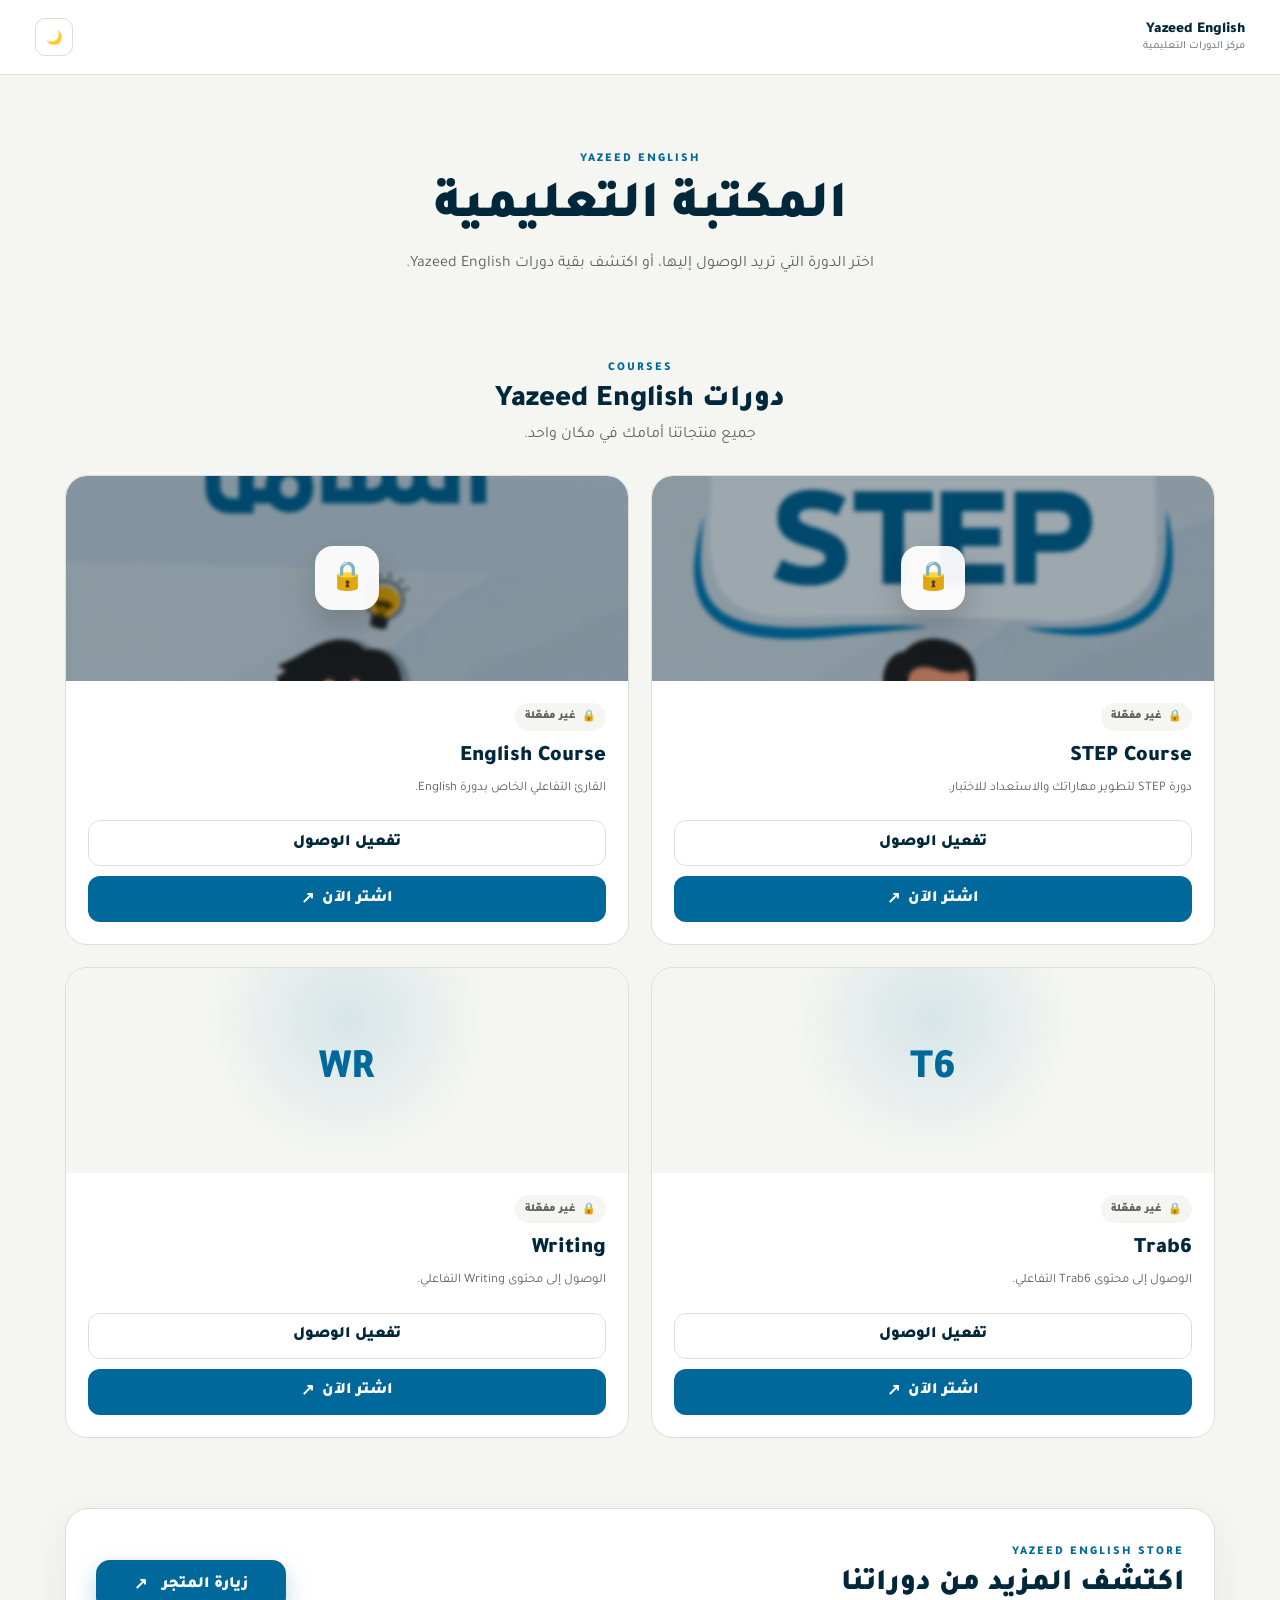
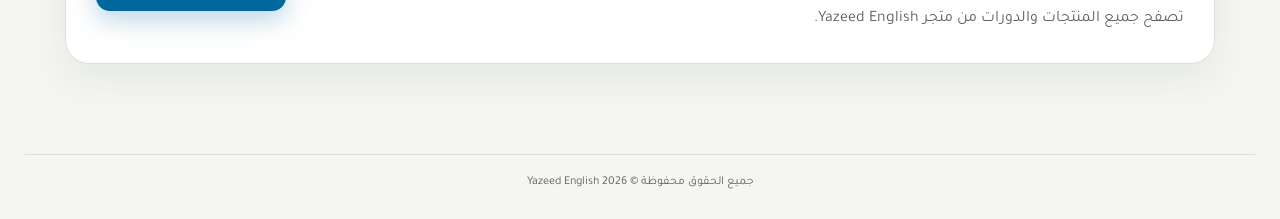
==== commit 8557ba3d: "Update index.html" ====
--- a/index.html
+++ b/index.html
@@ -63,7 +63,7 @@
             </span>
 
             <h1>
-                دوراتك التعليمية في مكان واحد
+                المكتبة التعليمية
             </h1>
 
             <p>
@@ -148,4 +148,4 @@
 
 </body>
 
-</html>+</html>
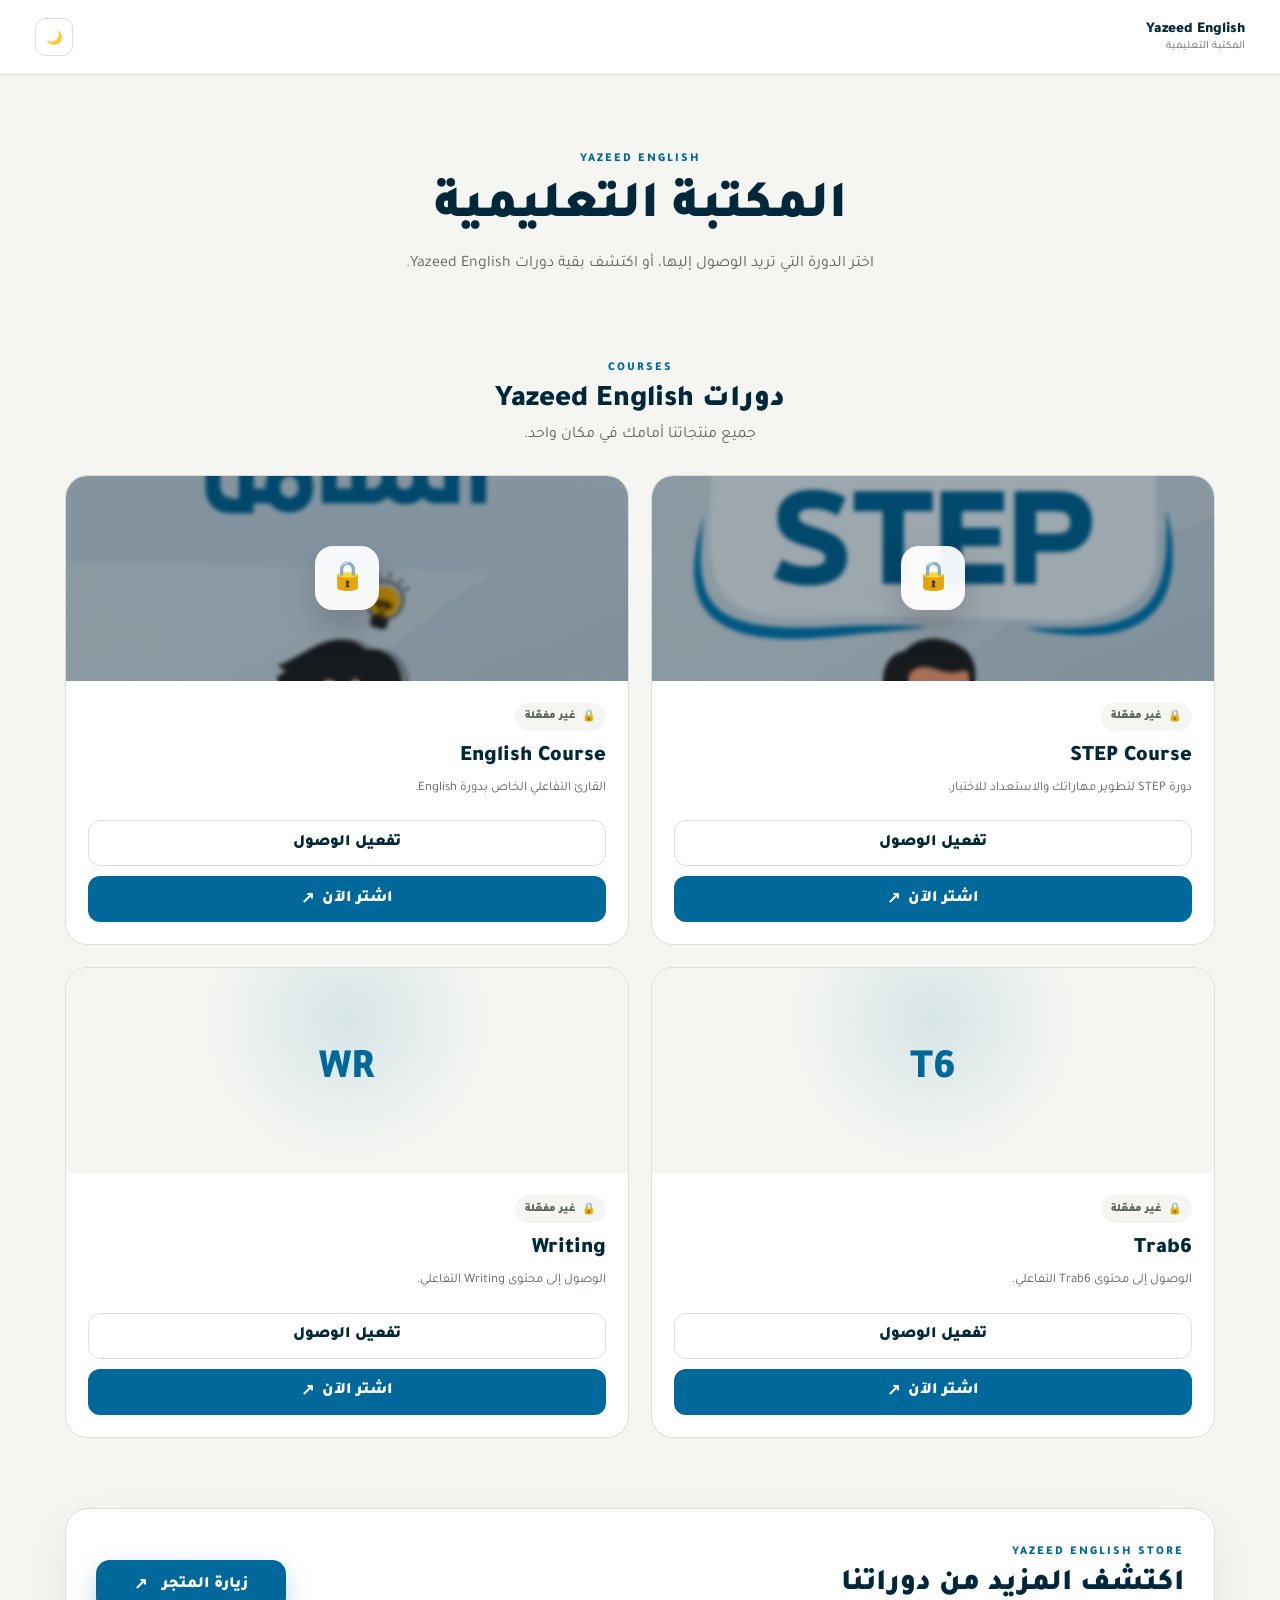
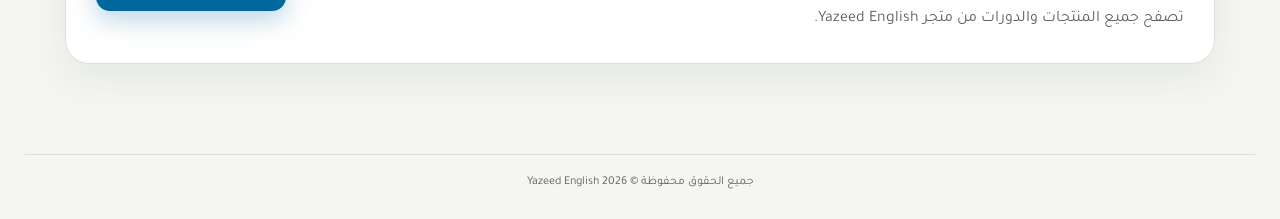
==== commit 542821d3: "Update index.html" ====
--- a/index.html
+++ b/index.html
@@ -33,7 +33,7 @@
 
             <div class="brand-text">
                 <strong>Yazeed English</strong>
-                <span>مركز الدورات التعليمية</span>
+                <span>المكتبة التعليمية</span>
             </div>
 
         </div>
